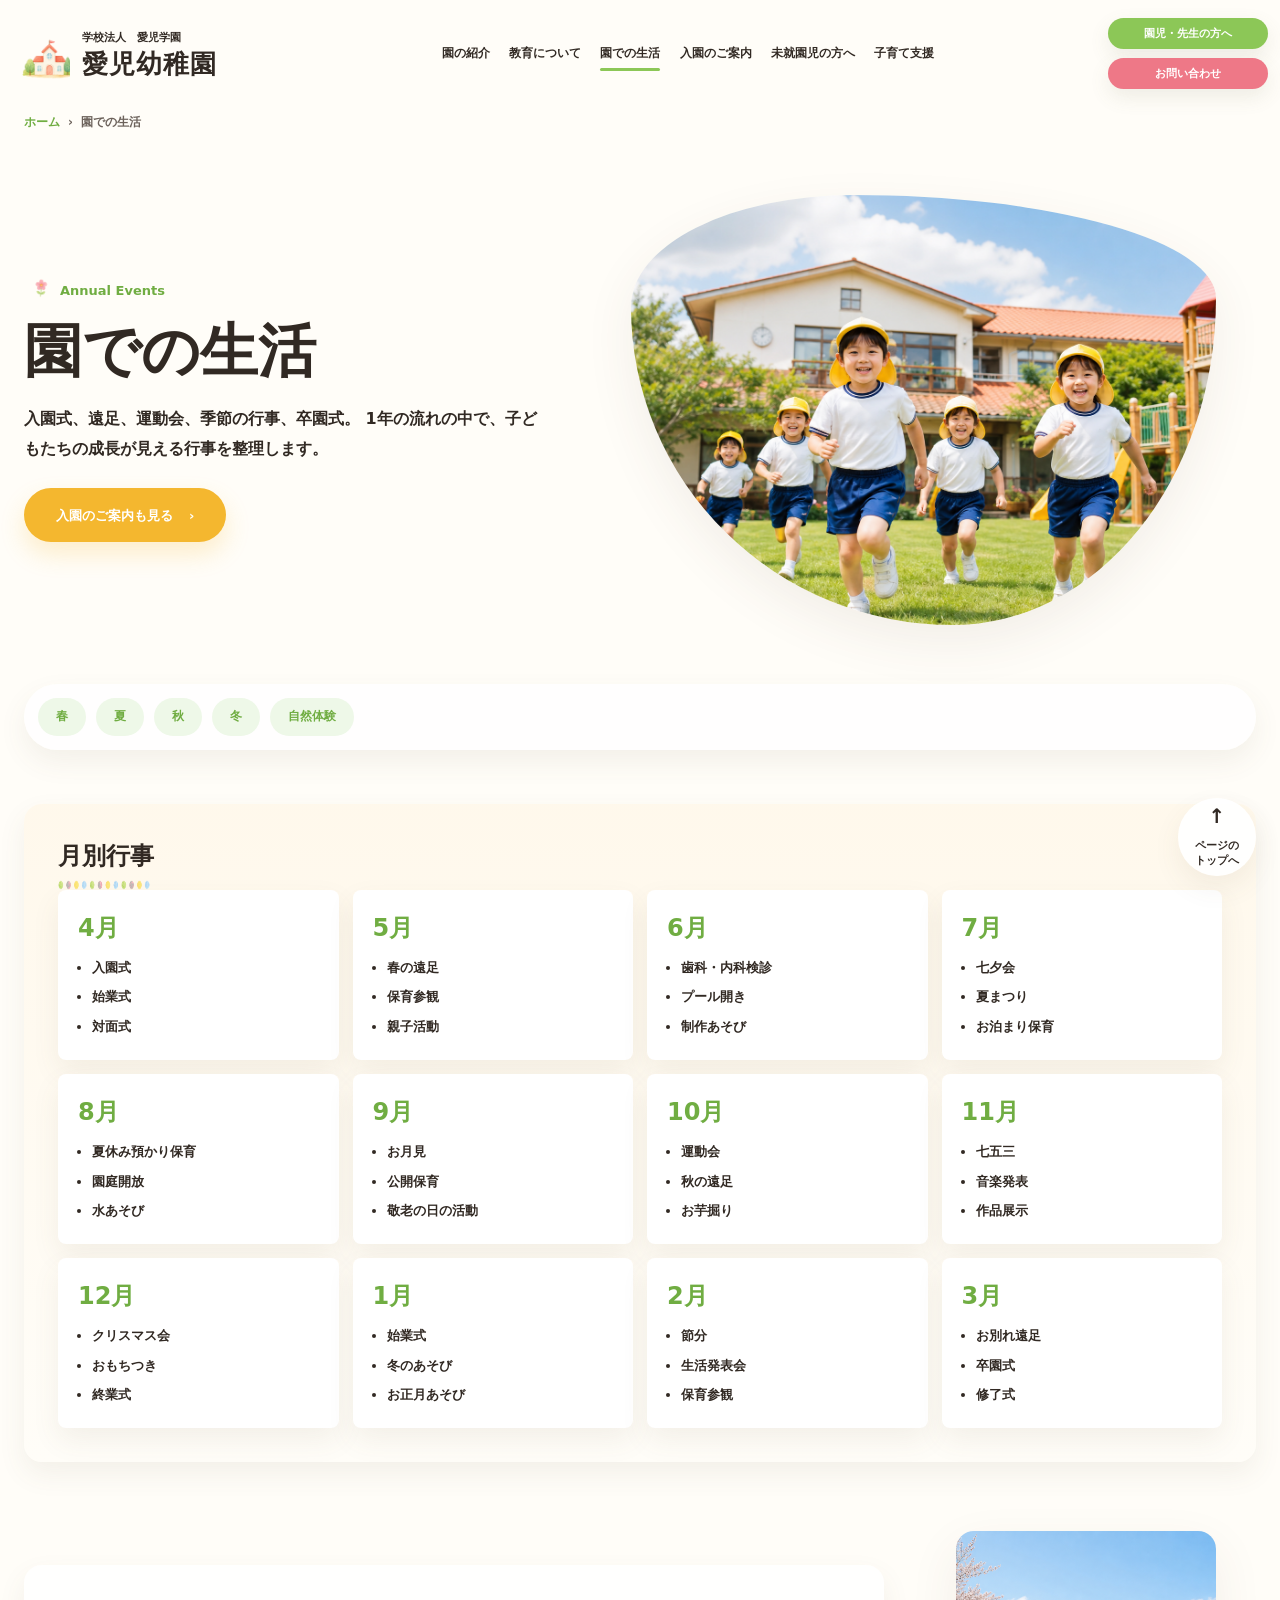
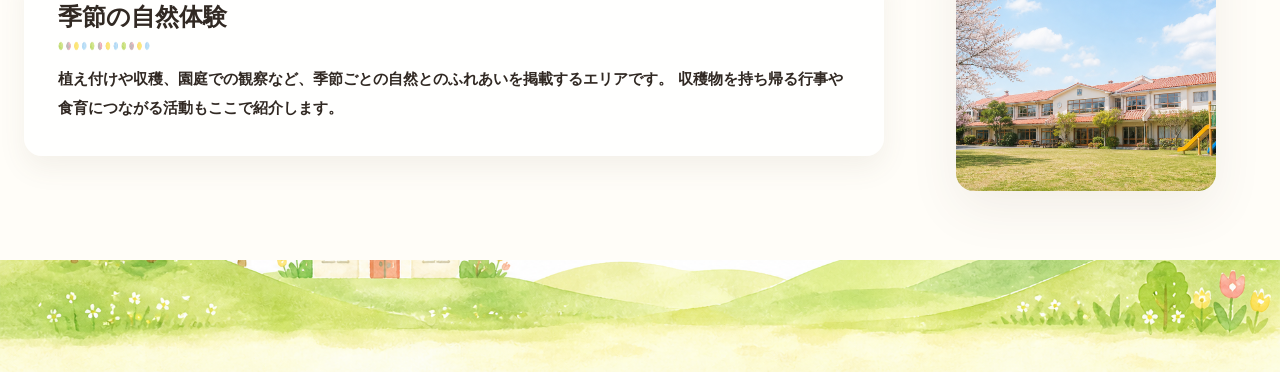
==== annual.html @ ae755e87 "first commit" ====
<!doctype html>
<html lang="ja">
  <head>
    <meta charset="utf-8">
    <meta name="viewport" content="width=device-width, initial-scale=1">
    <title>園での生活 | 愛児幼稚園</title>
    <meta name="description" content="愛児幼稚園の園での生活を月別にご紹介します。">
    <link rel="stylesheet" href="./style.css">
  </head>
  <body>
    <header class="site-header" data-header>
      <a class="brand" href="./index.html" aria-label="愛児幼稚園 トップ">
        <img class="brand__mark" src="./assets/images/icon-house.png" alt="" aria-hidden="true">
        <span class="brand__text"><span class="brand__eyebrow">学校法人　愛児学園</span><span class="brand__name">愛児幼稚園</span></span>
      </a>
      <button class="nav-toggle" type="button" aria-expanded="false" aria-controls="site-nav" data-nav-toggle><span></span><span></span><span></span></button>
      <nav class="site-nav" id="site-nav" aria-label="主なメニュー" data-nav>
        <a href="./about.html">園の紹介</a>
        <a href="./concept.html">教育について</a>
        <a href="./annual.html" aria-current="page">園での生活</a>
        <a href="./schedule.html">入園のご案内</a>
        <a href="./guide.html">未就園児の方へ</a>
        <a href="./index.html#support">子育て支援</a>
      </nav>
      <div class="header-actions">
        <a class="header-pill header-pill--green" href="#">園児・先生の方へ</a>
        <a class="header-pill header-pill--pink" href="./guide.html#contact">お問い合わせ</a>
      </div>
    </header>

    <main class="subpage-main">
      <nav class="breadcrumb" aria-label="パンくず"><a href="./index.html">ホーム</a><span>›</span><span>園での生活</span></nav>
      <section class="subpage-hero">
        <div class="subpage-hero__copy">
          <p class="eyebrow"><img src="./assets/images/deco-flower.png" alt="" aria-hidden="true">Annual Events</p>
          <h1>園での生活</h1>
          <p class="subpage-hero__lead">
            入園式、遠足、運動会、季節の行事、卒園式。
            1年の流れの中で、子どもたちの成長が見える行事を整理します。
          </p>
          <a class="button button--yellow" href="./schedule.html">入園のご案内も見る<span aria-hidden="true">›</span></a>
        </div>
        <figure class="subpage-hero__visual">
          <img src="./assets/images/hero-children-running.png" alt="園庭で走る子どもたちのイメージ">
          <img class="subpage-hero__deco" src="./assets/images/deco-bird-card.png" alt="" aria-hidden="true">
        </figure>
      </section>

      <nav class="page-tabs" aria-label="ページ内メニュー">
        <a href="#spring">春</a>
        <a href="#summer">夏</a>
        <a href="#autumn">秋</a>
        <a href="#winter">冬</a>
        <a href="#nature">自然体験</a>
      </nav>

      <section class="page-section soft-panel cream-panel" id="spring">
        <div class="section-heading section-heading--left">
          <h2>月別行事</h2>
          <img class="heading-dots" src="./assets/images/heading-dots.png" alt="" aria-hidden="true">
        </div>
        <div class="month-grid">
          <article class="month-card"><h3>4月</h3><ul><li>入園式</li><li>始業式</li><li>対面式</li></ul></article>
          <article class="month-card"><h3>5月</h3><ul><li>春の遠足</li><li>保育参観</li><li>親子活動</li></ul></article>
          <article class="month-card"><h3>6月</h3><ul><li>歯科・内科検診</li><li>プール開き</li><li>制作あそび</li></ul></article>
          <article class="month-card"><h3>7月</h3><ul><li>七夕会</li><li>夏まつり</li><li>お泊まり保育</li></ul></article>
          <article class="month-card" id="summer"><h3>8月</h3><ul><li>夏休み預かり保育</li><li>園庭開放</li><li>水あそび</li></ul></article>
          <article class="month-card"><h3>9月</h3><ul><li>お月見</li><li>公開保育</li><li>敬老の日の活動</li></ul></article>
          <article class="month-card" id="autumn"><h3>10月</h3><ul><li>運動会</li><li>秋の遠足</li><li>お芋掘り</li></ul></article>
          <article class="month-card"><h3>11月</h3><ul><li>七五三</li><li>音楽発表</li><li>作品展示</li></ul></article>
          <article class="month-card" id="winter"><h3>12月</h3><ul><li>クリスマス会</li><li>おもちつき</li><li>終業式</li></ul></article>
          <article class="month-card"><h3>1月</h3><ul><li>始業式</li><li>冬のあそび</li><li>お正月あそび</li></ul></article>
          <article class="month-card"><h3>2月</h3><ul><li>節分</li><li>生活発表会</li><li>保育参観</li></ul></article>
          <article class="month-card"><h3>3月</h3><ul><li>お別れ遠足</li><li>卒園式</li><li>修了式</li></ul></article>
        </div>
      </section>

      <section class="page-section split-section" id="nature">
        <div class="soft-panel text-stack">
          <div class="section-heading section-heading--left">
            <h2>季節の自然体験</h2>
            <img class="heading-dots" src="./assets/images/heading-dots.png" alt="" aria-hidden="true">
          </div>
          <p>
            植え付けや収穫、園庭での観察など、季節ごとの自然とのふれあいを掲載するエリアです。
            収穫物を持ち帰る行事や食育につながる活動もここで紹介します。
          </p>
        </div>
        <figure class="photo-card">
          <img src="./assets/images/news-campus.png" alt="園庭と園舎のイメージ">
        </figure>
      </section>
    </main>

    <footer class="site-footer">
      <img src="./assets/images/footer-landscape.png" alt="" aria-hidden="true">
      <button class="to-top" type="button" data-to-top aria-label="ページのトップへ戻る"><span aria-hidden="true">↑</span>ページの<br>トップへ</button>
    </footer>
    <script src="./script.js"></script>
  </body>
</html>
---- style.css ----
:root {
  --font-sans: "Hiragino Maru Gothic ProN", "Yu Gothic", "YuGothic", "Noto Sans JP", system-ui, sans-serif;
  --color-ink: #312923;
  --color-hero-heading: #34435a;
  --color-muted: #6c625b;
  --color-line: #eadfda;
  --color-paper: #fffdf8;
  --color-cream: #fff8eb;
  --color-green: #8cc757;
  --color-green-deep: #70ad42;
  --color-green-soft: #eef8e8;
  --color-pink: #ee7887;
  --color-pink-deep: #ed6f79;
  --color-pink-soft: #fff0f2;
  --color-blue: #5ba0d5;
  --color-blue-soft: #edf7ff;
  --color-yellow: #f4b72f;
  --color-yellow-soft: #fff8dd;
  --shadow-soft: 0 18px 50px rgba(94, 69, 46, 0.08);
  --shadow-card: 0 12px 28px rgba(96, 83, 66, 0.08);
  --radius-card: 8px;
  --radius-panel: 18px;
  --container: 1240px;
  --header-container: 1360px;
  --page-gutter: clamp(32px, 6vw, 64px);
  --section-space: 64px;
  --hero-mask: url("data:image/svg+xml,%3Csvg xmlns='http://www.w3.org/2000/svg' viewBox='0 0 780 384' preserveAspectRatio='none'%3E%3Cpath fill='%23fff' d='M96 6 L780 0 L780 342 C672 382 624 312 492 340 C384 366 330 322 196 344 C150 351 112 340 100 300 C92 268 96 232 108 196 C126 136 80 58 96 6 Z'/%3E%3C/svg%3E");
  --news-photo-mask: url("data:image/svg+xml,%3Csvg xmlns='http://www.w3.org/2000/svg' viewBox='0 0 300 200' preserveAspectRatio='none'%3E%3Cpath fill='%23fff' d='M150 6 C246 6 294 36 294 100 C294 164 246 194 150 194 C54 194 6 164 6 100 C6 36 54 6 150 6 Z'/%3E%3C/svg%3E");
}

* {
  box-sizing: border-box;
}

html {
  scroll-behavior: smooth;
}

body {
  margin: 0;
  color: var(--color-ink);
  background: var(--color-paper);
  font-family: var(--font-sans);
  font-size: 15px;
  line-height: 1.9;
  letter-spacing: 0;
}

img {
  display: block;
  max-width: 100%;
}

a {
  color: inherit;
  text-decoration: none;
}

button,
input,
textarea,
select {
  font: inherit;
}

.site-header {
  position: sticky;
  top: 0;
  z-index: 20;
  display: grid;
  grid-template-columns: auto 1fr auto;
  align-items: center;
  gap: clamp(14px, 1.8vw, 30px);
  width: 100%;
  margin: 0;
  padding: 18px max(12px, calc((100% - var(--header-container)) / 2)) 10px;
  background: rgba(255, 253, 248, 0.92);
  backdrop-filter: blur(16px);
}

.brand {
  display: inline-flex;
  align-items: center;
  gap: 12px;
  min-width: clamp(218px, 20vw, 285px);
}

.brand__mark {
  flex: 0 0 58px;
  width: 58px;
  height: 58px;
  object-fit: contain;
}

.brand__text {
  display: grid;
  gap: 1px;
}

.brand__eyebrow {
  font-size: 11px;
  font-weight: 700;
}

.brand__name {
  font-size: clamp(26px, 2.05vw, 33px);
  font-weight: 900;
  letter-spacing: 0.04em;
  line-height: 1.08;
}

.site-nav {
  display: flex;
  justify-content: center;
  align-items: center;
  gap: clamp(10px, 1.5vw, 28px);
  font-size: clamp(11px, 0.9vw, 14px);
  font-weight: 800;
  white-space: nowrap;
}

.site-nav a {
  position: relative;
  padding: 8px 0;
}

.site-nav a::after {
  position: absolute;
  left: 0;
  bottom: 1px;
  width: 100%;
  height: 3px;
  border-radius: 999px;
  background: var(--color-green);
  content: "";
  opacity: 0;
  transform: translateY(5px);
  transition: opacity 0.2s ease, transform 0.2s ease;
}

.site-nav a:hover::after,
.site-nav a:focus-visible::after,
.site-nav a[aria-current="page"]::after {
  opacity: 1;
  transform: translateY(0);
}

.header-actions {
  display: grid;
  gap: 9px;
}

.header-pill {
  min-width: clamp(150px, 12.5vw, 174px);
  padding: 10px 18px;
  border-radius: 999px;
  color: #fff;
  font-size: clamp(11px, 0.84vw, 13px);
  font-weight: 900;
  line-height: 1;
  text-align: center;
  box-shadow: 0 8px 20px rgba(116, 113, 84, 0.12);
}

.header-pill--green {
  background: var(--color-green);
}

.header-pill--pink {
  background: var(--color-pink);
}

.nav-toggle {
  display: none;
  width: 44px;
  height: 44px;
  border: 0;
  border-radius: 999px;
  background: var(--color-green);
  cursor: pointer;
}

.nav-toggle span {
  display: block;
  width: 20px;
  height: 2px;
  margin: 4px auto;
  border-radius: 999px;
  background: #fff;
}

main {
  overflow: hidden;
}

.hero,
.important,
.news-panel,
.philosophy,
.features,
.link-cards,
.closing {
  width: min(var(--container), calc(100% - var(--page-gutter)));
  margin-inline: auto;
}

.hero {
  position: relative;
  min-height: clamp(360px, 37.5vw, 430px);
  padding: 0;
}

.hero::before {
  position: absolute;
  top: 0;
  bottom: 0;
  left: calc(50% - 50vw);
  z-index: 0;
  width: 100vw;
  background: var(--color-cream);
  content: "";
}

.hero__copy {
  position: absolute;
  left: clamp(30px, 3vw, 38px);
  top: clamp(58px, 7.5vw, 78px);
  z-index: 2;
  width: 300px;
  padding-left: 0;
}

.hero__kicker {
  margin: 0 0 4px;
  color: var(--color-pink);
  font-size: clamp(27px, 2.75vw, 35px);
  font-weight: 900;
  line-height: 1.25;
  letter-spacing: 0.01em;
  white-space: nowrap;
}

.hero__kicker-soft {
  color: var(--color-pink);
}

.hero__kicker-strong {
  color: var(--color-blue);
}

.hero h1 {
  margin: 0 0 20px;
  color: var(--color-hero-heading);
  font-size: clamp(29px, 3.05vw, 38px);
  font-weight: 900;
  line-height: 1.22;
  white-space: nowrap;
}

.hero__lead {
  margin: 0 0 18px;
  font-size: 13px;
  font-weight: 700;
  line-height: 1.9;
}

.hero__buttons {
  display: grid;
  gap: 13px;
  width: min(168px, 100%);
}

.hero__buttons .button {
  min-height: 38px;
  padding: 0 18px;
  font-size: 11px;
  gap: 10px;
}

.button {
  display: inline-flex;
  align-items: center;
  justify-content: center;
  gap: 16px;
  min-height: 54px;
  padding: 0 30px;
  border: 2px solid transparent;
  border-radius: 999px;
  font-size: 13px;
  font-weight: 900;
  line-height: 1;
  white-space: nowrap;
  transition: transform 0.2s ease, box-shadow 0.2s ease, background 0.2s ease;
}

.button:hover,
.button:focus-visible {
  transform: translateY(-2px);
}

.button--primary {
  color: #fff;
  background: linear-gradient(135deg, var(--color-green), var(--color-green-deep));
  box-shadow: 0 12px 24px rgba(126, 181, 75, 0.25);
}

.button--pink {
  color: #fff;
  background: linear-gradient(135deg, var(--color-pink), var(--color-pink-deep));
  box-shadow: 0 12px 24px rgba(238, 120, 135, 0.26);
}

.button--ghost {
  color: var(--color-green-deep);
  background: rgba(255, 255, 255, 0.86);
  border-color: var(--color-green);
}

.button--yellow {
  color: #fff;
  background: var(--color-yellow);
  box-shadow: 0 12px 24px rgba(244, 183, 47, 0.22);
}

.button--blue {
  color: #fff;
  background: var(--color-blue);
  box-shadow: 0 12px 24px rgba(91, 160, 213, 0.22);
}

.button--small {
  min-height: 41px;
  padding: 0 22px;
  font-size: 12px;
}

.hero__visual {
  position: absolute;
  top: 0;
  left: clamp(216px, 24%, 318px);
  right: calc((100vw - min(var(--container), calc(100vw - var(--page-gutter)))) / -2);
  z-index: 1;
  height: clamp(360px, 37.5vw, 430px);
  overflow: hidden;
  -webkit-mask-image: var(--hero-mask);
  mask-image: var(--hero-mask);
  -webkit-mask-size: 100% 100%;
  mask-size: 100% 100%;
  -webkit-mask-repeat: no-repeat;
  mask-repeat: no-repeat;
}

.hero__visual img {
  width: 100%;
  height: 100%;
  object-fit: cover;
  object-position: 51% 50%;
}

.deco {
  position: absolute;
  z-index: 2;
  display: block;
  object-fit: contain;
  pointer-events: none;
}

.deco--bird {
  left: 22px;
  top: 24px;
  width: 58px;
  height: 58px;
  transform: rotate(-14deg);
}

.deco-dot {
  width: 66px;
  height: 66px;
}

.deco-dot--cream {
  left: 246px;
  bottom: 24px;
}

.deco-leaf {
  left: -20px;
  bottom: 18px;
  width: 98px;
  height: 82px;
  transform: rotate(-18deg);
}

.deco-flower--hero {
  left: 286px;
  bottom: 42px;
  width: 58px;
  height: 58px;
}

.important {
  display: grid;
  grid-template-columns: 260px minmax(0, 1fr) 160px;
  align-items: center;
  min-height: 82px;
  margin-top: 46px;
  padding: 0 22px 0 0;
  border-radius: 22px;
  background:
    linear-gradient(90deg, rgba(255, 229, 231, 0.96), rgba(255, 247, 246, 0.88)),
    #fff;
  box-shadow: 0 14px 34px rgba(238, 120, 135, 0.09);
}

.important__label {
  display: flex;
  align-items: center;
  justify-content: center;
  gap: 14px;
  align-self: stretch;
  min-height: 82px;
  border-radius: 22px;
  color: #fff;
  background: linear-gradient(135deg, var(--color-pink), var(--color-pink-deep));
  font-size: 18px;
  font-weight: 900;
}

.important__bell {
  width: 48px;
  height: 48px;
  object-fit: contain;
  filter: brightness(0) invert(1);
}

.important__body {
  padding: 0 34px;
}

.important__title {
  display: flex;
  gap: 14px;
  align-items: center;
  margin: 0 0 2px;
  font-size: 16px;
  font-weight: 900;
}

.important__tag {
  display: inline-flex;
  align-items: center;
  justify-content: center;
  min-width: 54px;
  min-height: 25px;
  padding: 0 12px;
  border-radius: 4px;
  color: #fff;
  background: var(--color-pink);
  font-size: 12px;
}

.important__body p:last-child {
  margin: 0;
  font-size: 13px;
  font-weight: 700;
}

.important__more {
  display: inline-flex;
  align-items: center;
  justify-content: center;
  justify-self: end;
  gap: 16px;
  min-width: 150px;
  min-height: 45px;
  padding: 0 18px;
  border: 2px solid #f39aaa;
  border-radius: 999px;
  color: var(--color-pink);
  background: #fff9f9;
  font-size: 13px;
  font-weight: 900;
  cursor: pointer;
}

.important__more span {
  display: grid;
  place-items: center;
  width: 25px;
  height: 25px;
  border: 1px solid currentColor;
  border-radius: 50%;
  font-size: 18px;
  line-height: 1;
}

.news-panel {
  display: grid;
  grid-template-columns: 310px 1fr;
  gap: 30px;
  margin-top: 58px;
  padding: 32px 26px 30px;
  border: 1px solid var(--color-line);
  border-radius: var(--radius-panel);
  background: rgba(255, 255, 255, 0.84);
  box-shadow: 0 12px 30px rgba(113, 88, 66, 0.04);
}

.section-heading {
  display: grid;
  gap: 6px;
}

.section-heading h2 {
  margin: 0;
  font-size: 24px;
  font-weight: 900;
  line-height: 1.35;
}

.heading-dots {
  display: block;
  width: 92px;
  height: 10px;
  object-fit: fill;
}

.section-heading--center {
  justify-items: center;
  text-align: center;
}

.heading-sprout {
  width: 32px;
  height: 32px;
  margin-top: -2px;
  object-fit: contain;
}

.section-heading--inline {
  display: flex;
  align-items: center;
  gap: 12px;
}

.blob-photo {
  margin: 18px 0 0;
  overflow: hidden;
  border-radius: 43% 57% 48% 52% / 22% 33% 67% 78%;
}

.blob-photo--small {
  height: 138px;
}

.blob-photo img {
  width: 100%;
  height: 100%;
  object-fit: cover;
}

.news-panel__media .blob-photo {
  height: 196px;
  border-radius: 0;
  -webkit-mask-image: var(--news-photo-mask);
  mask-image: var(--news-photo-mask);
  -webkit-mask-size: 100% 100%;
  mask-size: 100% 100%;
  -webkit-mask-repeat: no-repeat;
  mask-repeat: no-repeat;
}

.news-list {
  display: grid;
  align-content: start;
  padding-top: 0;
}

.news-row {
  display: grid;
  grid-template-columns: 84px 70px minmax(0, 1fr) 16px;
  align-items: center;
  gap: 10px;
  min-height: 33px;
  border-bottom: 1px solid var(--color-line);
  font-size: 12.5px;
  font-weight: 800;
}

.news-row time {
  color: var(--color-muted);
  font-size: 12px;
}

.news-row b {
  color: var(--color-yellow);
  font-size: 23px;
  font-weight: 400;
}

.news-row > span:not(.tag) {
  overflow: hidden;
  text-overflow: ellipsis;
  white-space: nowrap;
}

.tag {
  display: inline-flex;
  justify-content: center;
  min-width: 66px;
  padding: 2px 9px;
  border-radius: 999px;
  color: #fff;
  font-size: 10px;
  font-weight: 900;
  line-height: 1.35;
}

.tag--green {
  background: var(--color-green);
}

.tag--pink {
  background: var(--color-pink);
}

.tag--blue {
  background: var(--color-blue);
}

.tag--yellow {
  background: var(--color-yellow);
}

.news-list__button {
  width: 230px;
  min-height: 36px;
  margin-top: 8px;
  justify-self: end;
}

.philosophy {
  position: relative;
  display: grid;
  grid-template-columns: 1fr 1.08fr;
  gap: 24px;
  margin-top: 48px;
  padding: 0 30px;
}

.story-band {
  position: relative;
  width: min(1160px, calc(100% - clamp(48px, 9vw, 96px)));
  margin: 78px auto 0;
  padding: 0 0 18px;
  border-radius: 84px 84px 72px 72px;
  background: linear-gradient(180deg, rgba(255, 251, 242, 0.98) 0%, rgba(255, 248, 232, 0.96) 48%, rgba(250, 251, 233, 0.98) 100%);
  overflow: hidden;
}

.story-band::after {
  position: absolute;
  right: 0;
  bottom: 0;
  left: 0;
  z-index: 0;
  height: 248px;
  border-radius: 96px 96px 72px 72px;
  background: linear-gradient(180deg, rgba(247, 251, 235, 0.48), rgba(238, 249, 220, 0.7));
  content: "";
}

.story-band .philosophy,
.story-band .features {
  position: relative;
  z-index: 1;
}

.story-band .philosophy {
  width: min(var(--container), calc(100% - 40px));
  margin-top: 0;
  padding: 18px 30px 0;
}

.story-band .features {
  width: 100%;
  margin-top: 0;
  padding: 10px 46px 0;
  background: transparent;
}

.story-band__deco {
  position: absolute;
  display: block;
  object-fit: contain;
  pointer-events: none;
  opacity: 0.95;
}

.story-band__deco--tree {
  z-index: 0;
}

.story-band__deco--tree-a {
  left: -40px;
  top: 178px;
  width: 114px;
  height: auto;
}

.story-band__deco--tree-b {
  right: 34px;
  top: 48px;
  width: 78px;
  height: auto;
}

.story-band__deco--tree-c {
  right: -30px;
  bottom: 72px;
  width: 112px;
  height: auto;
}

.story-band__deco--sprinkles {
  right: 170px;
  top: 38px;
  width: 76px;
  height: 76px;
}

.story-band__deco--flower {
  left: 6px;
  bottom: 142px;
  width: 58px;
  height: 58px;
}

.story-band__deco--flower2 {
  right: 8px;
  bottom: 116px;
  width: 50px;
  height: 50px;
  transform: scaleX(-1);
  opacity: 0.85;
}

.story-band__deco--house {
  left: 430px;
  top: 120px;
  width: 50px;
  height: 50px;
}

.philosophy__copy {
  max-width: 372px;
}

.section-lead {
  margin: 12px 0 8px;
  color: var(--color-green);
  font-size: clamp(23px, 2.55vw, 30px);
  font-weight: 900;
  line-height: 1.34;
}

.philosophy__copy p:not(.section-lead) {
  margin: 0 0 4px;
  font-size: 11.5px;
  font-weight: 700;
  line-height: 1.62;
}

.philosophy__copy .button {
  margin-top: 7px;
  min-width: 190px;
  min-height: 36px;
  padding: 0 22px;
  font-size: 11px;
}

.philosophy__photos {
  position: relative;
  min-height: 226px;
}

.round-photo {
  position: absolute;
  overflow: hidden;
  margin: 0;
  border-radius: 50%;
  box-shadow: var(--shadow-soft);
}

.round-photo img {
  width: 100%;
  height: 100%;
  object-fit: cover;
}

.round-photo--large {
  left: 6px;
  top: 0;
  width: 210px;
  height: 210px;
}

.round-photo--small {
  right: 44px;
  top: 88px;
  width: 130px;
  height: 130px;
}

.deco--house {
  left: -92px;
  top: 124px;
  width: 46px;
  height: 46px;
}

.deco-flower {
  width: 72px;
  height: 72px;
}

.deco-flower--one {
  left: -86px;
  bottom: 24px;
}

.deco-flower--two {
  right: 174px;
  bottom: 16px;
  top: auto;
  transform: scale(0.58);
}

.deco-sprinkles {
  right: 244px;
  top: 42px;
  width: 82px;
  height: 82px;
}

.features {
  position: relative;
  margin-top: -118px;
  padding: 0 14px 8px;
  border-radius: 80px;
  background: transparent;
}

.story-band .features .section-heading {
  display: grid;
  grid-template-columns: auto auto;
  justify-content: center;
  align-items: center;
  gap: 1px 7px;
}

.story-band .features .section-heading h2 {
  font-size: 20px;
  line-height: 1.2;
}

.story-band .features .heading-sprout {
  width: 22px;
  height: 22px;
  margin-top: -2px;
}

.story-band .features .heading-dots--feature {
  grid-column: 1 / -1;
  justify-self: center;
  width: 76px;
  height: 8px;
  margin-top: 0;
}

.feature-grid {
  display: grid;
  grid-template-columns: repeat(4, 1fr);
  gap: 10px;
  margin-top: 10px;
}

.feature-card {
  min-height: 146px;
  padding: 16px 18px 10px;
  border-radius: 12px;
  background: rgba(255, 255, 255, 0.91);
  box-shadow: 0 12px 30px rgba(109, 92, 67, 0.05);
  text-align: center;
}

.feature-card__icon {
  width: 38px;
  height: 38px;
  margin: 0 auto 7px;
}

.feature-card h3 {
  margin: 0 0 7px;
  font-size: 12.5px;
  font-weight: 900;
}

.feature-card p {
  margin: 0;
  font-size: 10px;
  font-weight: 700;
  line-height: 1.65;
}

.mini-circle {
  display: grid;
  place-items: center;
  width: 25px;
  height: 25px;
  margin: 7px auto 0;
  border-radius: 50%;
  color: #fff;
  font-size: 20px;
  line-height: 1;
}

.mini-circle--green {
  background: var(--color-green);
}

.mini-circle--pink {
  background: var(--color-pink);
}

.mini-circle--blue {
  background: var(--color-blue);
}

.mini-circle--yellow {
  background: var(--color-yellow);
}

.link-cards {
  position: relative;
  display: grid;
  grid-template-columns: repeat(3, 1fr);
  gap: 18px;
  margin-top: 72px;
}

.link-card {
  display: grid;
  grid-template-columns: 1fr 110px;
  gap: 12px;
  min-height: 150px;
  padding: 18px 12px 16px 20px;
  border-radius: var(--radius-card);
  overflow: hidden;
  box-shadow: var(--shadow-card);
}

.link-card--green {
  background: linear-gradient(135deg, #f0fae9, #e8f7df);
}

.link-card--pink {
  background: linear-gradient(135deg, #fff0f2, #ffe3e7);
}

.link-card--yellow {
  background: linear-gradient(135deg, #fff8df, #fff2c2);
}

.link-card--blue {
  background: linear-gradient(135deg, #edf8ff, #dff2ff);
}

.link-card h2 {
  margin: 0 0 8px;
  color: var(--color-green-deep);
  font-size: 21px;
  font-weight: 900;
  line-height: 1.45;
}

.link-card--yellow h2 {
  color: #e9a60f;
}

.link-card--blue h2 {
  color: var(--color-blue);
}

.link-card--pink h2 {
  color: var(--color-pink-deep);
}

.link-card p {
  margin: 0 0 10px;
  font-size: 12px;
  font-weight: 800;
}

.link-card img {
  align-self: center;
  width: 110px;
  height: 110px;
  border-radius: 12px;
  object-fit: cover;
}

.deco-card-bird {
  position: absolute;
  right: -36px;
  bottom: -28px;
  width: 76px;
  height: 76px;
  transform: rotate(16deg);
}

.closing {
  margin-top: 64px;
  padding: 32px 20px 24px;
  text-align: center;
}

.closing h2 {
  margin: 0 0 8px;
  font-size: 22px;
  font-weight: 900;
}

.closing p {
  margin: 0;
  font-weight: 700;
}

.site-footer {
  position: relative;
  min-height: 105px;
  margin-top: 4px;
  overflow: hidden;
}

.site-footer img {
  width: 100%;
  height: 112px;
  min-height: 0;
  object-fit: cover;
  object-position: center bottom;
}

.to-top {
  position: fixed;
  right: 24px;
  bottom: 24px;
  z-index: 15;
  display: grid;
  place-items: center;
  width: 78px;
  height: 78px;
  border: 0;
  border-radius: 50%;
  color: var(--color-ink);
  background: rgba(255, 255, 255, 0.92);
  box-shadow: var(--shadow-card);
  font-size: 11px;
  font-weight: 900;
  line-height: 1.35;
  cursor: pointer;
}

.to-top span {
  font-size: 20px;
  line-height: 1;
}

.section-anchor {
  scroll-margin-top: 110px;
}

.system-page {
  background: var(--color-paper);
}

.system-main {
  width: min(var(--container), calc(100% - 48px));
  margin: 0 auto;
  padding: 46px 0 90px;
}

.system-hero {
  padding: 56px 0 44px;
  border-bottom: 1px solid var(--color-line);
}

.system-hero h1 {
  margin: 0 0 14px;
  font-size: clamp(34px, 5vw, 58px);
  line-height: 1.2;
}

.system-hero p {
  max-width: 710px;
  margin: 0;
  font-weight: 700;
}

.system-section {
  padding: 42px 0;
  border-bottom: 1px solid var(--color-line);
}

.system-section h2 {
  margin: 0 0 22px;
  font-size: 25px;
}

.token-grid {
  display: grid;
  grid-template-columns: repeat(5, 1fr);
  gap: 14px;
}

.token {
  min-height: 118px;
  padding: 14px;
  border-radius: var(--radius-card);
  background: #fff;
  box-shadow: var(--shadow-card);
  font-size: 12px;
  font-weight: 900;
}

.token span {
  display: block;
  height: 48px;
  margin-bottom: 12px;
  border-radius: 6px;
}

.component-row {
  display: flex;
  flex-wrap: wrap;
  gap: 16px;
  align-items: center;
}

.sample-subpage {
  display: grid;
  grid-template-columns: 0.9fr 1.1fr;
  gap: 28px;
  padding: 32px;
  border-radius: var(--radius-panel);
  background: var(--color-cream);
}

.sample-subpage h3 {
  margin: 0 0 10px;
  font-size: 30px;
}

.sample-subpage p {
  margin: 0 0 20px;
  font-weight: 700;
}

.subpage-main {
  padding-bottom: 50px;
}

.subpage-hero,
.breadcrumb,
.page-tabs,
.page-section,
.page-cta {
  width: min(var(--container), calc(100% - 48px));
  margin-inline: auto;
}

.subpage-hero {
  display: grid;
  grid-template-columns: minmax(310px, 0.88fr) minmax(420px, 1.12fr);
  gap: 44px;
  align-items: center;
  padding: 46px 0 22px;
}

.subpage-hero__copy {
  position: relative;
  z-index: 1;
}

.eyebrow {
  display: inline-flex;
  align-items: center;
  gap: 8px;
  margin: 0 0 12px;
  color: var(--color-green-deep);
  font-size: 13px;
  font-weight: 900;
}

.eyebrow img {
  width: 28px;
  height: 28px;
  object-fit: contain;
}

.subpage-hero h1 {
  margin: 0 0 16px;
  font-size: clamp(34px, 4.5vw, 58px);
  font-weight: 900;
  line-height: 1.22;
}

.subpage-hero__lead {
  margin: 0 0 24px;
  font-size: 16px;
  font-weight: 800;
}

.subpage-hero__visual {
  position: relative;
  height: clamp(300px, 36vw, 430px);
  overflow: hidden;
  border-radius: 38% 62% 45% 55% / 26% 24% 76% 74%;
  box-shadow: var(--shadow-soft);
}

.subpage-hero__visual img {
  width: 100%;
  height: 100%;
  object-fit: cover;
}

.subpage-hero__deco {
  position: absolute;
  right: 18px;
  bottom: 16px;
  width: 78px;
  height: 78px;
  object-fit: contain;
}

.subpage-hero__visual .subpage-hero__deco {
  width: 78px;
  height: 78px;
}

.breadcrumb {
  display: flex;
  flex-wrap: wrap;
  gap: 8px;
  align-items: center;
  margin-top: 12px;
  color: var(--color-muted);
  font-size: 12px;
  font-weight: 800;
}

.breadcrumb a {
  color: var(--color-green-deep);
}

.page-tabs {
  display: flex;
  flex-wrap: wrap;
  gap: 10px;
  margin-top: 22px;
  padding: 14px;
  border-radius: 999px;
  background: rgba(255, 255, 255, 0.82);
  box-shadow: var(--shadow-card);
}

.page-tabs a {
  display: inline-flex;
  align-items: center;
  min-height: 38px;
  padding: 0 18px;
  border-radius: 999px;
  color: var(--color-green-deep);
  background: var(--color-green-soft);
  font-size: 12px;
  font-weight: 900;
}

.page-section {
  margin-top: 54px;
}

.page-section__head {
  display: flex;
  justify-content: space-between;
  gap: 24px;
  align-items: end;
  margin-bottom: 24px;
}

.page-section__head p {
  max-width: 460px;
  margin: 0;
  color: var(--color-muted);
  font-weight: 800;
}

.soft-panel {
  padding: 34px;
  border-radius: var(--radius-panel);
  background: rgba(255, 255, 255, 0.86);
  box-shadow: var(--shadow-card);
}

.cream-panel {
  background:
    linear-gradient(180deg, rgba(255, 248, 235, 0.94), rgba(255, 253, 248, 0.9));
}

.split-section {
  display: grid;
  grid-template-columns: minmax(0, 1fr) 340px;
  gap: 32px;
  align-items: center;
}

.text-stack {
  display: grid;
  gap: 14px;
}

.text-stack h2,
.text-stack h3,
.soft-panel h2,
.soft-panel h3 {
  margin: 0;
  font-weight: 900;
  line-height: 1.5;
}

.text-stack p,
.soft-panel p {
  margin: 0;
  font-weight: 700;
}

.photo-card {
  overflow: hidden;
  border-radius: var(--radius-panel);
  box-shadow: var(--shadow-soft);
}

.photo-card img {
  width: 100%;
  height: 260px;
  object-fit: cover;
}

.value-grid {
  display: grid;
  grid-template-columns: repeat(3, 1fr);
  gap: 18px;
}

.value-card {
  min-height: 200px;
  padding: 24px;
  border-radius: var(--radius-card);
  background: #fff;
  box-shadow: var(--shadow-card);
}

.value-card img {
  width: 52px;
  height: 52px;
  margin-bottom: 14px;
  object-fit: contain;
}

.value-card h3 {
  margin: 0 0 10px;
  font-size: 17px;
  font-weight: 900;
}

.value-card p,
.value-card li {
  font-size: 13px;
  font-weight: 700;
}

.value-card ul {
  display: grid;
  gap: 6px;
  margin: 0;
  padding-left: 1.2em;
}

.overview-list {
  display: grid;
  grid-template-columns: 170px 1fr;
  margin: 0;
  overflow: hidden;
  border: 1px solid var(--color-line);
  border-radius: var(--radius-card);
  background: #fff;
}

.overview-list dt,
.overview-list dd {
  margin: 0;
  padding: 16px 18px;
  border-bottom: 1px solid var(--color-line);
  font-weight: 800;
}

.overview-list dt {
  color: var(--color-green-deep);
  background: var(--color-green-soft);
}

.overview-list dt:last-of-type,
.overview-list dd:last-of-type {
  border-bottom: 0;
}

.facility-grid,
.lesson-grid,
.event-grid {
  display: grid;
  grid-template-columns: repeat(2, 1fr);
  gap: 18px;
}

.facility-card,
.lesson-card,
.event-card {
  display: grid;
  gap: 14px;
  padding: 20px;
  border-radius: var(--radius-card);
  background: #fff;
  box-shadow: var(--shadow-card);
}

.facility-card img,
.lesson-card img {
  width: 100%;
  height: 170px;
  border-radius: 8px;
  object-fit: cover;
}

.facility-card h3,
.lesson-card h3,
.event-card h3 {
  margin: 0;
  font-size: 17px;
  font-weight: 900;
}

.facility-card p,
.lesson-card p,
.event-card p {
  margin: 0;
  font-size: 13px;
  font-weight: 700;
}

.month-grid {
  display: grid;
  grid-template-columns: repeat(4, 1fr);
  gap: 14px;
}

.month-card {
  padding: 20px;
  border-radius: var(--radius-card);
  background: #fff;
  box-shadow: var(--shadow-card);
}

.month-card h3 {
  margin: 0 0 10px;
  color: var(--color-green-deep);
  font-size: 24px;
  font-weight: 900;
}

.month-card ul {
  display: grid;
  gap: 5px;
  margin: 0;
  padding-left: 1.1em;
  font-size: 13px;
  font-weight: 800;
}

.schedule-track {
  display: grid;
  gap: 16px;
}

.schedule-step {
  display: grid;
  grid-template-columns: 110px 1fr 190px;
  gap: 20px;
  align-items: center;
  padding: 20px;
  border-radius: var(--radius-card);
  background: #fff;
  box-shadow: var(--shadow-card);
}

.schedule-time {
  color: var(--color-blue);
  font-size: 22px;
  font-weight: 900;
}

.schedule-step h3 {
  margin: 0 0 4px;
  font-size: 17px;
  font-weight: 900;
}

.schedule-step p {
  margin: 0;
  font-size: 13px;
  font-weight: 700;
}

.schedule-step img {
  width: 190px;
  height: 118px;
  border-radius: 8px;
  object-fit: cover;
}

.guide-flow {
  counter-reset: guide;
  display: grid;
  gap: 16px;
}

.guide-flow__item {
  position: relative;
  padding: 22px 24px 22px 76px;
  border-radius: var(--radius-card);
  background: #fff;
  box-shadow: var(--shadow-card);
}

.guide-flow__item::before {
  position: absolute;
  left: 22px;
  top: 22px;
  display: grid;
  place-items: center;
  width: 36px;
  height: 36px;
  border-radius: 50%;
  color: #fff;
  background: var(--color-green);
  font-size: 15px;
  font-weight: 900;
  counter-increment: guide;
  content: counter(guide);
}

.guide-flow__item h3 {
  margin: 0 0 6px;
  font-size: 17px;
  font-weight: 900;
}

.guide-flow__item p {
  margin: 0;
  font-weight: 700;
}

.page-cta {
  display: grid;
  grid-template-columns: 1fr auto;
  gap: 24px;
  align-items: center;
  margin-top: 56px;
  padding: 28px 34px;
  border-radius: var(--radius-panel);
  background: linear-gradient(135deg, var(--color-green-soft), var(--color-blue-soft));
  box-shadow: var(--shadow-card);
}

.page-cta h2 {
  margin: 0 0 4px;
  font-size: 22px;
  font-weight: 900;
}

.page-cta p {
  margin: 0;
  font-weight: 700;
}

@media (max-width: 900px) and (min-width: 761px) {
  .site-header {
    gap: 12px;
    padding-inline: 8px;
  }

  .brand {
    min-width: 176px;
    gap: 8px;
  }

  .brand__mark {
    flex-basis: 48px;
    width: 48px;
    height: 48px;
  }

  .brand__eyebrow {
    font-size: 10px;
  }

  .brand__name {
    font-size: 23px;
  }

  .site-nav {
    gap: 7px;
    font-size: 10.5px;
  }

  .header-pill {
    min-width: 118px;
    padding: 8px 10px;
    font-size: 10px;
  }

  .important {
    grid-template-columns: 240px minmax(0, 1fr) 150px;
  }

  .important__body {
    padding: 0 20px;
  }

  .important__title {
    gap: 10px;
    font-size: 14px;
  }

  .link-cards {
    gap: 16px;
  }

  .link-card {
    grid-template-columns: 1fr 96px;
    gap: 10px;
    min-height: 145px;
    padding: 18px 12px 16px 18px;
  }

  .link-card h2 {
    margin-bottom: 8px;
    font-size: 19px;
    line-height: 1.35;
  }

  .link-card p {
    margin-bottom: 10px;
    font-size: 12px;
  }

  .link-card img {
    width: 88px;
    height: 88px;
    border-radius: 10px;
  }

  .link-card .button--small {
    min-height: 35px;
    padding: 0 12px;
    font-size: 11px;
  }
}

@media (max-width: 760px) {
  .site-header {
    grid-template-columns: auto auto;
  }

  .nav-toggle {
    display: block;
    justify-self: end;
  }

  .site-nav,
  .header-actions {
    display: none;
  }

  .site-header.is-open .site-nav,
  .site-header.is-open .header-actions {
    display: grid;
    grid-column: 1 / -1;
    justify-items: start;
    width: 100%;
    padding: 20px;
    border-radius: var(--radius-panel);
    background: #fff;
    box-shadow: var(--shadow-card);
  }

  .site-header.is-open .site-nav {
    gap: 10px;
  }

  .site-header.is-open .header-actions {
    grid-template-columns: repeat(2, minmax(150px, 1fr));
    margin-top: -18px;
  }

  .hero {
    display: grid;
    grid-template-columns: 1fr;
    gap: 28px;
    min-height: 0;
    padding-top: 20px;
  }

  .hero::before {
    display: none;
  }

  .hero__copy {
    position: relative;
    left: auto;
    top: auto;
    width: auto;
    padding-left: 0;
  }

  .hero__buttons {
    gap: 16px;
    width: min(245px, 100%);
  }

  .hero__buttons .button {
    min-height: 54px;
    padding: 0 30px;
    font-size: 13px;
    gap: 16px;
  }

  .hero__visual {
    position: relative;
    left: auto;
    right: auto;
    top: auto;
    margin-right: 0;
  }

  .important,
  .news-panel,
  .philosophy,
  .feature-grid,
  .link-cards,
  .sample-subpage,
  .story-band .philosophy,
  .story-band .features,
  .subpage-hero,
  .split-section,
  .value-grid,
  .facility-grid,
  .lesson-grid,
  .event-grid,
  .page-cta {
    grid-template-columns: 1fr;
  }

  .month-grid {
    grid-template-columns: repeat(2, 1fr);
  }

  .schedule-step {
    grid-template-columns: 90px 1fr;
  }

  .schedule-step img {
    grid-column: 1 / -1;
    width: 100%;
    height: 180px;
  }

  .important {
    gap: 16px;
    padding: 0 18px 18px;
  }

  .important__body {
    padding: 0;
  }

  .important__label {
    min-height: 72px;
    border-radius: var(--radius-panel) var(--radius-panel) 999px 999px;
  }

  .important__more {
    justify-self: start;
  }

  .feature-grid {
    grid-template-columns: repeat(2, 1fr);
  }

  .philosophy__photos {
    min-height: 360px;
  }

  .link-card {
    grid-template-columns: 1fr 160px;
  }
}

@media (max-width: 720px) {
  :root {
    --section-space: 48px;
  }

  body {
    font-size: 14px;
  }

  .hero,
  .important,
  .news-panel,
  .philosophy,
  .features,
  .story-band,
  .link-cards,
  .closing,
  .system-main,
  .subpage-hero,
  .breadcrumb,
  .page-tabs,
  .page-section,
  .page-cta {
    width: min(100% - 28px, var(--container));
  }

  .site-header {
    width: 100%;
    padding-inline: 14px;
    padding-top: 16px;
    gap: 14px;
  }

  .brand {
    min-width: 0;
  }

  .brand__mark {
    width: 42px;
    height: 42px;
    flex-basis: 42px;
  }

  .brand__eyebrow {
    font-size: 9px;
  }

  .brand__name {
    font-size: 21px;
  }

  .hero {
    min-height: 0;
  }

  .subpage-hero {
    gap: 26px;
    padding-top: 28px;
  }

  .subpage-hero__lead {
    font-size: 14px;
  }

  .subpage-hero__visual {
    height: 300px;
  }

  .page-tabs {
    border-radius: var(--radius-panel);
  }

  .page-tabs a {
    flex: 1 1 auto;
    justify-content: center;
  }

  .page-section {
    margin-top: 42px;
  }

  .page-section__head {
    display: grid;
    gap: 12px;
    align-items: start;
  }

  .soft-panel {
    padding: 24px 18px;
  }

  .overview-list {
    grid-template-columns: 1fr;
  }

  .overview-list dt {
    border-bottom: 0;
  }

  .overview-list dd:last-of-type {
    border-bottom: 0;
  }

  .month-grid {
    grid-template-columns: 1fr;
  }

  .schedule-step {
    grid-template-columns: 1fr;
    gap: 10px;
  }

  .schedule-step img {
    height: 160px;
  }

  .page-cta {
    padding: 24px 20px;
  }

  .hero__visual {
    height: 330px;
    border-radius: 36px 36px 58px 58px;
  }

  .deco--bird,
  .deco-dot,
  .deco-leaf {
    display: none;
  }

  .important {
    grid-template-columns: 1fr;
    padding: 18px;
  }

  .important__label {
    grid-column: auto;
  }

  .important__title {
    align-items: flex-start;
  }

  .important__more {
    width: 100%;
  }

  .news-panel {
    gap: 20px;
    padding: 26px 18px;
  }

  .news-row {
    grid-template-columns: 92px 72px 1fr;
    gap: 9px;
    padding: 10px 0;
  }

  .news-row b {
    display: none;
  }

  .news-list__button {
    width: 100%;
  }

  .philosophy {
    padding: 0;
  }

  .round-photo--large {
    left: 0;
    width: 260px;
    height: 260px;
  }

  .round-photo--small {
    right: 0;
    bottom: 10px;
    width: 136px;
    height: 136px;
  }

  .features {
    margin-top: 10px;
    padding: 34px 18px 38px;
    border-radius: 36px;
  }

  .story-band {
    padding-bottom: 26px;
    border-radius: 40px;
  }

  .story-band::after {
    height: 52%;
    border-radius: 36px;
  }

  .story-band .philosophy,
  .story-band .features {
    width: min(100% - 28px, var(--container));
  }

  .story-band__deco {
    display: none;
  }

  .feature-grid,
  .token-grid {
    grid-template-columns: 1fr;
  }

  .feature-card {
    min-height: 138px;
    padding: 18px 20px 14px;
  }

  .link-card {
    grid-template-columns: 1fr 118px;
    padding: 22px 14px 20px 20px;
  }

  .link-card img {
    width: 118px;
    height: 118px;
  }

  .to-top {
    right: 14px;
    bottom: 14px;
    width: 66px;
    height: 66px;
  }
}
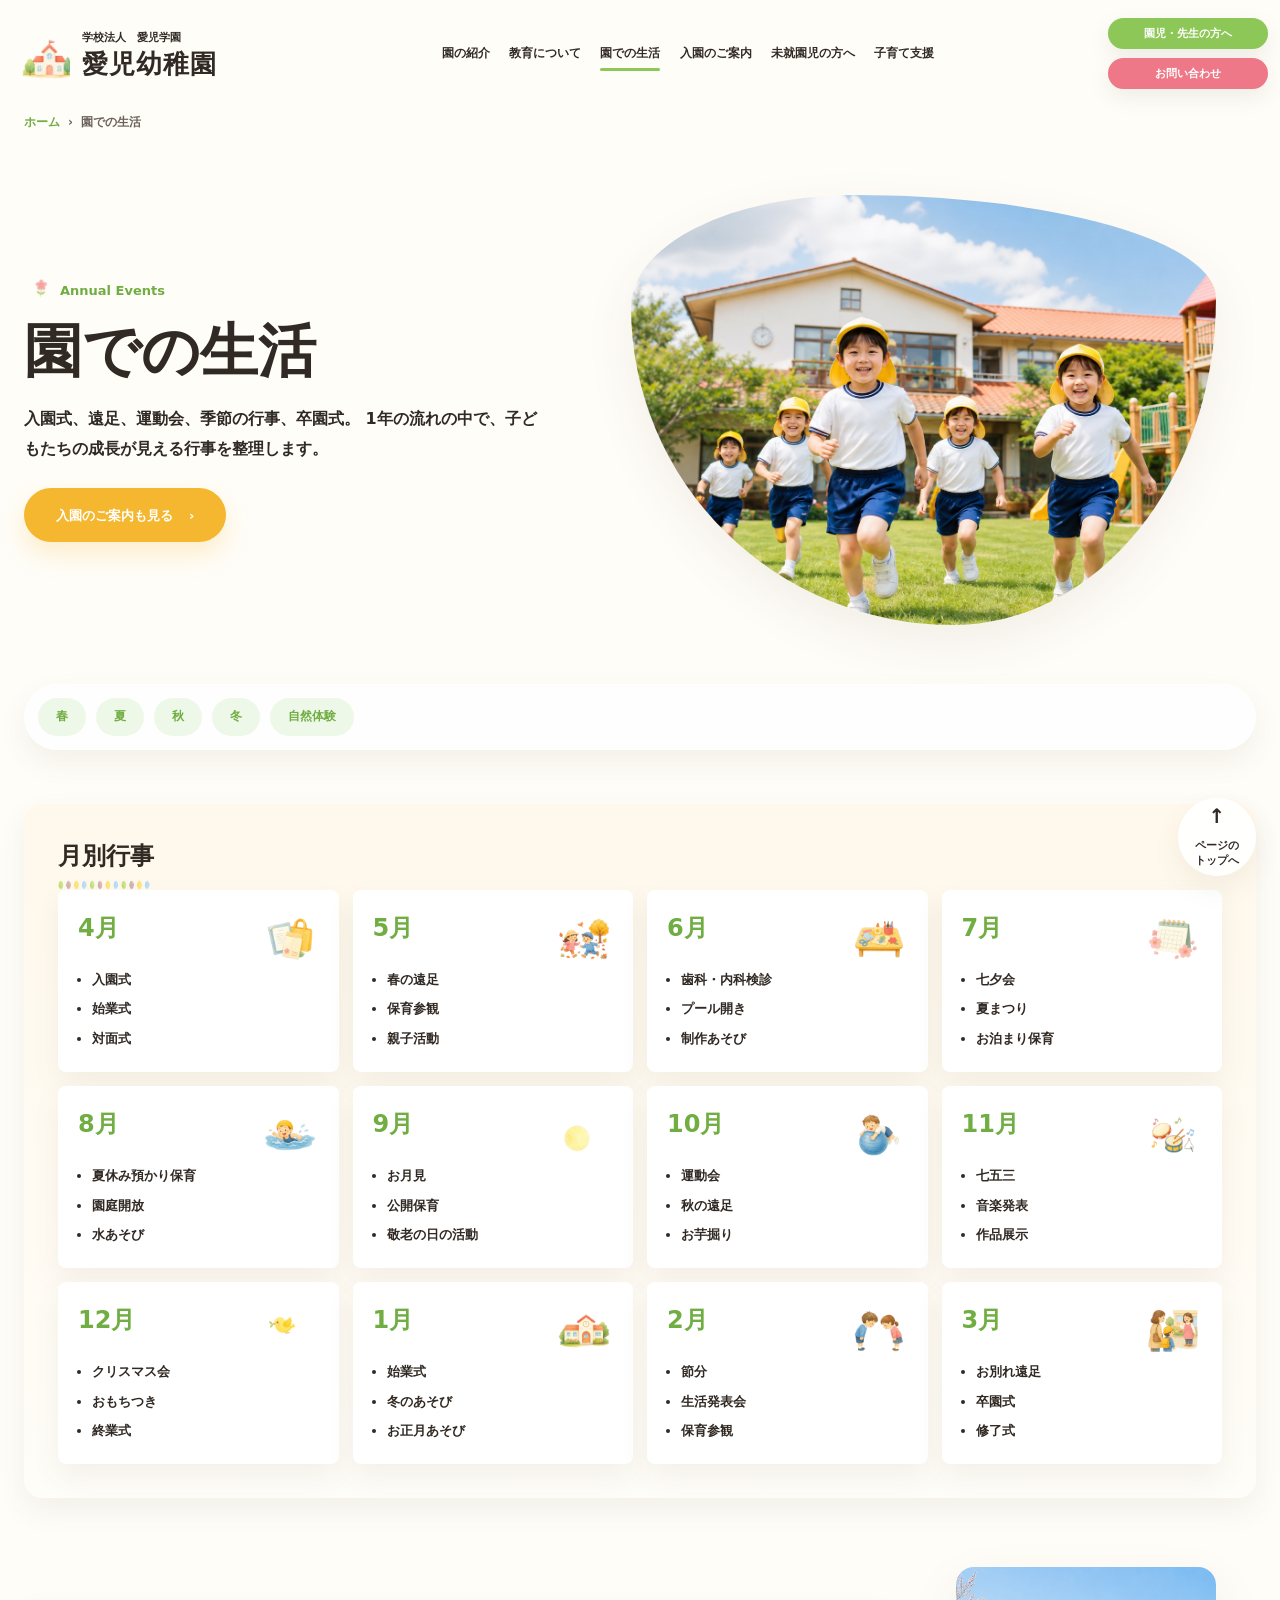
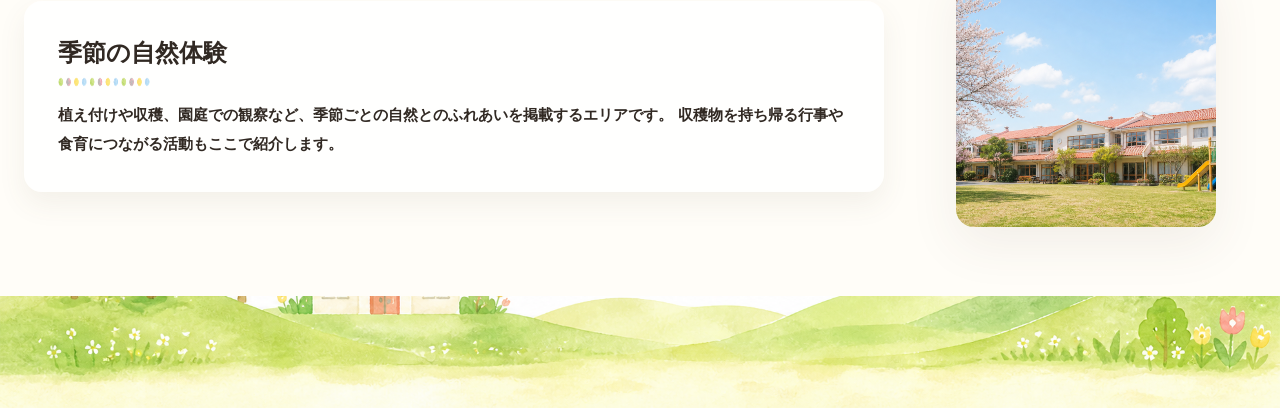
==== commit fb00dd7f: "ギャラリー" ====
--- a/annual.html
+++ b/annual.html
@@ -60,18 +60,18 @@
           <img class="heading-dots" src="./assets/images/heading-dots.png" alt="" aria-hidden="true">
         </div>
         <div class="month-grid">
-          <article class="month-card"><h3>4月</h3><ul><li>入園式</li><li>始業式</li><li>対面式</li></ul></article>
-          <article class="month-card"><h3>5月</h3><ul><li>春の遠足</li><li>保育参観</li><li>親子活動</li></ul></article>
-          <article class="month-card"><h3>6月</h3><ul><li>歯科・内科検診</li><li>プール開き</li><li>制作あそび</li></ul></article>
-          <article class="month-card"><h3>7月</h3><ul><li>七夕会</li><li>夏まつり</li><li>お泊まり保育</li></ul></article>
-          <article class="month-card" id="summer"><h3>8月</h3><ul><li>夏休み預かり保育</li><li>園庭開放</li><li>水あそび</li></ul></article>
-          <article class="month-card"><h3>9月</h3><ul><li>お月見</li><li>公開保育</li><li>敬老の日の活動</li></ul></article>
-          <article class="month-card" id="autumn"><h3>10月</h3><ul><li>運動会</li><li>秋の遠足</li><li>お芋掘り</li></ul></article>
-          <article class="month-card"><h3>11月</h3><ul><li>七五三</li><li>音楽発表</li><li>作品展示</li></ul></article>
-          <article class="month-card" id="winter"><h3>12月</h3><ul><li>クリスマス会</li><li>おもちつき</li><li>終業式</li></ul></article>
-          <article class="month-card"><h3>1月</h3><ul><li>始業式</li><li>冬のあそび</li><li>お正月あそび</li></ul></article>
-          <article class="month-card"><h3>2月</h3><ul><li>節分</li><li>生活発表会</li><li>保育参観</li></ul></article>
-          <article class="month-card"><h3>3月</h3><ul><li>お別れ遠足</li><li>卒園式</li><li>修了式</li></ul></article>
+          <article class="month-card"><img class="month-card__icon" src="./assets/images/card-icon-guide-documents.png" alt="" aria-hidden="true"><h3>4月</h3><ul><li>入園式</li><li>始業式</li><li>対面式</li></ul></article>
+          <article class="month-card"><img class="month-card__icon" src="./assets/images/card-icon-annual-season.png" alt="" aria-hidden="true"><h3>5月</h3><ul><li>春の遠足</li><li>保育参観</li><li>親子活動</li></ul></article>
+          <article class="month-card"><img class="month-card__icon" src="./assets/images/card-icon-about-craft.png" alt="" aria-hidden="true"><h3>6月</h3><ul><li>歯科・内科検診</li><li>プール開き</li><li>制作あそび</li></ul></article>
+          <article class="month-card"><img class="month-card__icon" src="./assets/images/card-icon-annual-calendar.png" alt="" aria-hidden="true"><h3>7月</h3><ul><li>七夕会</li><li>夏まつり</li><li>お泊まり保育</li></ul></article>
+          <article class="month-card" id="summer"><img class="month-card__icon" src="./assets/images/card-icon-lesson-swimming.png" alt="" aria-hidden="true"><h3>8月</h3><ul><li>夏休み預かり保育</li><li>園庭開放</li><li>水あそび</li></ul></article>
+          <article class="month-card"><img class="month-card__icon" src="./assets/images/deco-dot-yellow.png" alt="" aria-hidden="true"><h3>9月</h3><ul><li>お月見</li><li>公開保育</li><li>敬老の日の活動</li></ul></article>
+          <article class="month-card" id="autumn"><img class="month-card__icon" src="./assets/images/card-icon-lesson-gym.png" alt="" aria-hidden="true"><h3>10月</h3><ul><li>運動会</li><li>秋の遠足</li><li>お芋掘り</li></ul></article>
+          <article class="month-card"><img class="month-card__icon" src="./assets/images/card-icon-lesson-music.png" alt="" aria-hidden="true"><h3>11月</h3><ul><li>七五三</li><li>音楽発表</li><li>作品展示</li></ul></article>
+          <article class="month-card" id="winter"><img class="month-card__icon" src="./assets/images/deco-bird-card.png" alt="" aria-hidden="true"><h3>12月</h3><ul><li>クリスマス会</li><li>おもちつき</li><li>終業式</li></ul></article>
+          <article class="month-card"><img class="month-card__icon" src="./assets/images/card-icon-about-building.png" alt="" aria-hidden="true"><h3>1月</h3><ul><li>始業式</li><li>冬のあそび</li><li>お正月あそび</li></ul></article>
+          <article class="month-card"><img class="month-card__icon" src="./assets/images/card-icon-lesson-manners.png" alt="" aria-hidden="true"><h3>2月</h3><ul><li>節分</li><li>生活発表会</li><li>保育参観</li></ul></article>
+          <article class="month-card"><img class="month-card__icon" src="./assets/images/card-icon-guide-tour.png" alt="" aria-hidden="true"><h3>3月</h3><ul><li>お別れ遠足</li><li>卒園式</li><li>修了式</li></ul></article>
         </div>
       </section>
 
--- a/style.css
+++ b/style.css
@@ -1147,6 +1147,10 @@
   align-items: center;
 }
 
+.system-card-sample {
+  margin-top: 18px;
+}
+
 .sample-subpage {
   display: grid;
   grid-template-columns: 0.9fr 1.1fr;
@@ -1357,6 +1361,19 @@
   object-fit: cover;
 }
 
+.photo-card--icon {
+  display: grid;
+  place-items: center;
+  background: linear-gradient(180deg, rgba(255, 248, 235, 0.92), rgba(246, 251, 235, 0.9));
+}
+
+.photo-card--icon img {
+  width: min(260px, 86%);
+  height: 260px;
+  padding: 18px;
+  object-fit: contain;
+}
+
 .value-grid {
   display: grid;
   grid-template-columns: repeat(3, 1fr);
@@ -1372,9 +1389,9 @@
 }
 
 .value-card img {
-  width: 52px;
-  height: 52px;
-  margin-bottom: 14px;
+  width: 68px;
+  height: 68px;
+  margin-bottom: 12px;
   object-fit: contain;
 }
 
@@ -1452,6 +1469,29 @@
   object-fit: cover;
 }
 
+.facility-card img[src*="card-icon-"],
+.lesson-card--icon img {
+  padding: 16px;
+  background: linear-gradient(180deg, rgba(255, 248, 235, 0.8), rgba(238, 248, 232, 0.72));
+  object-fit: contain;
+}
+
+.event-card--icon {
+  grid-template-columns: 74px 1fr;
+  align-items: center;
+}
+
+.event-card--icon img {
+  grid-row: span 3;
+  width: 72px;
+  height: 72px;
+  object-fit: contain;
+}
+
+.event-card--icon .button {
+  justify-self: start;
+}
+
 .facility-card h3,
 .lesson-card h3,
 .event-card h3 {
@@ -1475,13 +1515,26 @@
 }
 
 .month-card {
+  display: grid;
+  grid-template-columns: 1fr 58px;
+  align-items: start;
   padding: 20px;
   border-radius: var(--radius-card);
   background: #fff;
   box-shadow: var(--shadow-card);
 }
 
+.month-card__icon {
+  grid-column: 2;
+  grid-row: 1 / span 2;
+  justify-self: end;
+  width: 58px;
+  height: 58px;
+  object-fit: contain;
+}
+
 .month-card h3 {
+  grid-column: 1;
   margin: 0 0 10px;
   color: var(--color-green-deep);
   font-size: 24px;
@@ -1489,6 +1542,7 @@
 }
 
 .month-card ul {
+  grid-column: 1 / -1;
   display: grid;
   gap: 5px;
   margin: 0;
@@ -1538,6 +1592,12 @@
   object-fit: cover;
 }
 
+.schedule-step img[src*="card-icon-"] {
+  padding: 10px;
+  background: linear-gradient(180deg, rgba(255, 248, 235, 0.86), rgba(238, 248, 232, 0.82));
+  object-fit: contain;
+}
+
 .guide-flow {
   counter-reset: guide;
   display: grid;
@@ -1546,7 +1606,11 @@
 
 .guide-flow__item {
   position: relative;
-  padding: 22px 24px 22px 76px;
+  display: grid;
+  grid-template-columns: 62px 1fr;
+  gap: 16px;
+  align-items: center;
+  padding: 20px 24px;
   border-radius: var(--radius-card);
   background: #fff;
   box-shadow: var(--shadow-card);
@@ -1554,19 +1618,25 @@
 
 .guide-flow__item::before {
   position: absolute;
-  left: 22px;
-  top: 22px;
+  left: 18px;
+  top: 18px;
   display: grid;
   place-items: center;
-  width: 36px;
-  height: 36px;
+  width: 26px;
+  height: 26px;
   border-radius: 50%;
   color: #fff;
   background: var(--color-green);
-  font-size: 15px;
+  font-size: 12px;
   font-weight: 900;
   counter-increment: guide;
   content: counter(guide);
+}
+
+.guide-flow__icon {
+  width: 62px;
+  height: 62px;
+  object-fit: contain;
 }
 
 .guide-flow__item h3 {
